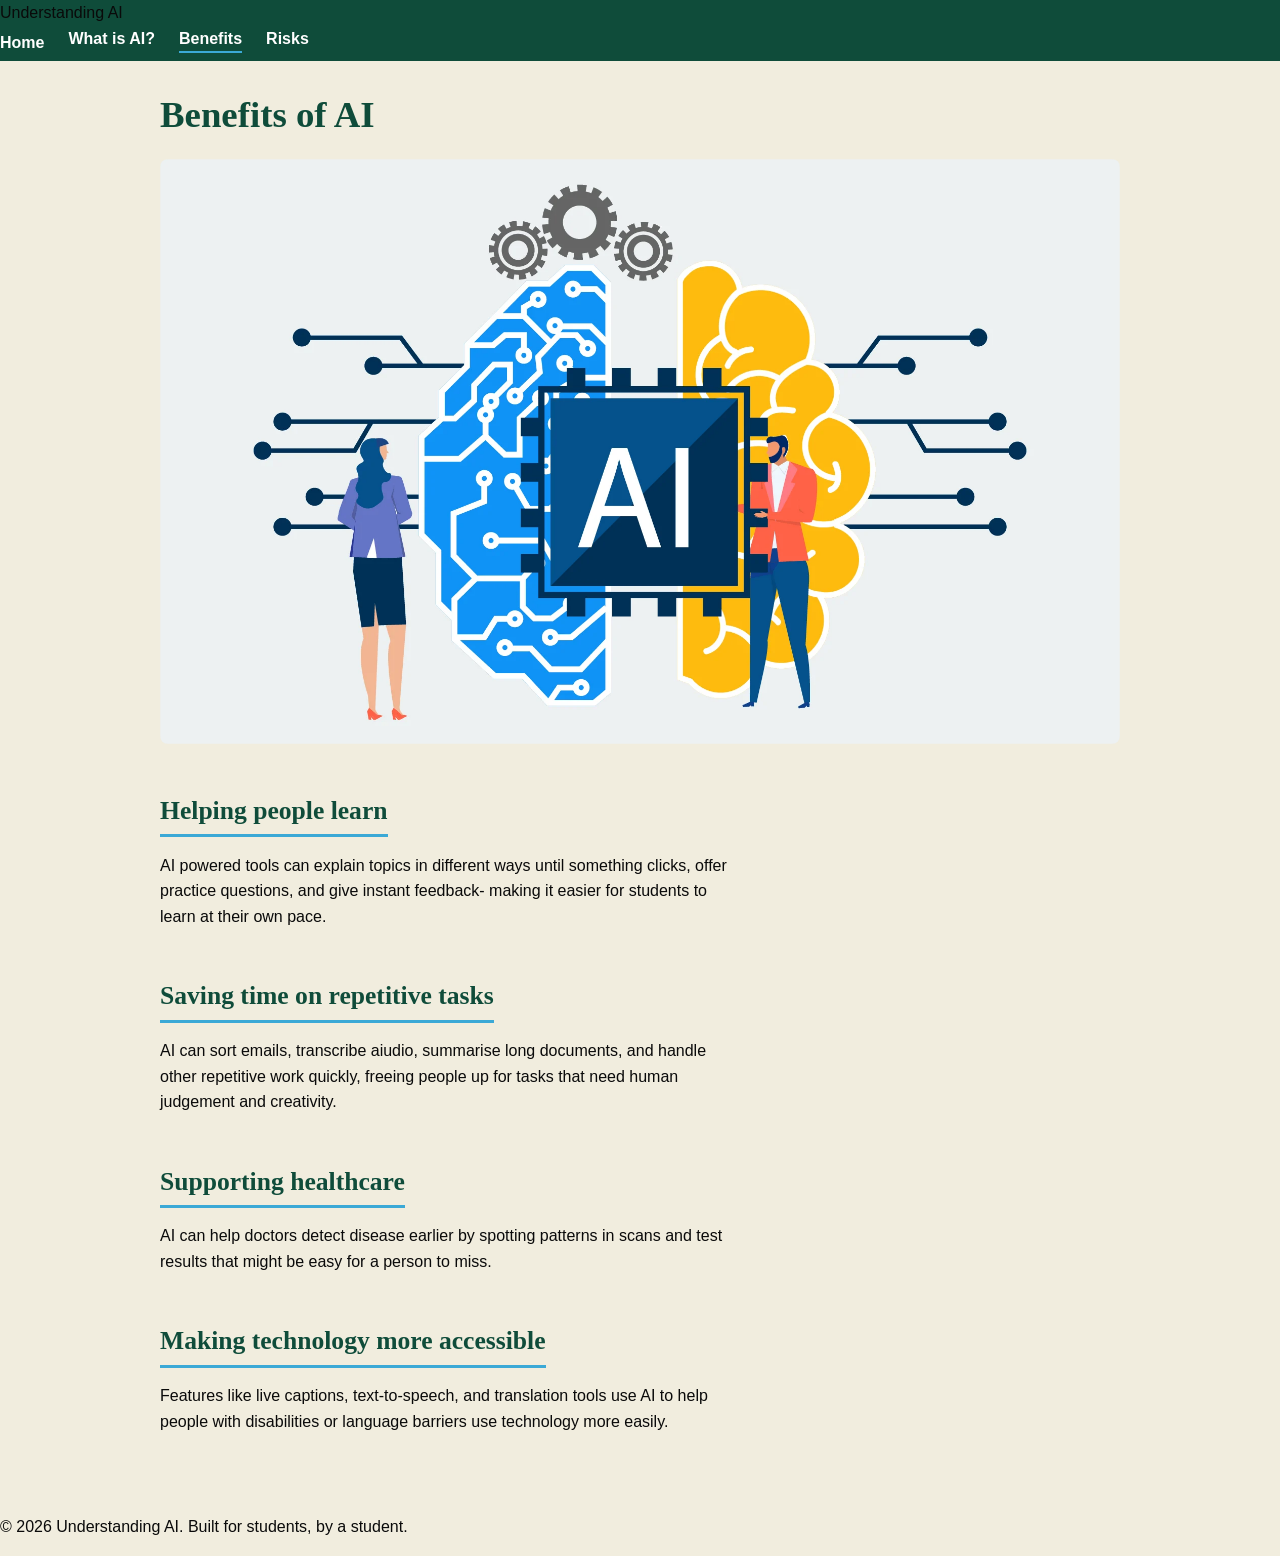
==== benefits.html @ ba1927da "Sprint 1 complete" ====
<!DOCTYPE html>
<html lang="en">
<head>
    <meta charset="UTF-8">
    <meta name="viewport" content="width=device-width, initial-scale=1.0">
    <title>Benefits of AI | Understanding AI</title>
    <link rel="stylesheet" href="style.css">
</head>
<body>
    
  <header class="site-header"
    <nav class="nav" aria-laber="Main navigation"
      <a href="index.html" class="nav__brand">Understanding AI</a>
      <ul class="nav__links"
        <li><a href="index.html">Home</a></li>
        <li><a href="what-is-ai.html">What is AI?</a></li>
        <li><a href="benefits.html" aria-current="page">Benefits</a></li>
        <li><a href="risks.html">Risks</a></li>
      </ul>
    </nav>
  </header>

  <main>
    <article> 
        <h1>Benefits of AI</h1>
        <img src="images/ai-diagram.png" alt="Illustration of a man and woman standing beside a chip labelled AI, representing people working alongside artificial intelligence">

        <section>
            <h2>Helping people learn</h2>
            <p>
                AI powered tools can explain topics in different ways until something clicks, offer practice questions, and give instant feedback- making it easier for students to learn at their own pace.</p>
        </section>

        <section>
            <h2>Saving time on repetitive tasks</h2>
            <p>
                AI can sort emails, transcribe aiudio, summarise long documents, and handle other repetitive work quickly, freeing people up for tasks that need human judgement and creativity.</p>
        </section>

        <section>
            <h2>Supporting healthcare</h2>
            <p>
                AI can help doctors detect disease earlier by spotting patterns in scans and test results that might be easy for a person to miss.</p>
        </section>

        <section>
            <h2>Making technology more accessible</h2>
            <p>
               Features like live captions, text-to-speech, and translation tools use AI to help people with disabilities or language barriers use technology more easily.</p>
        </section>
    </article>
  </main>

  <footer class="site footer">
    <p>&copy; 2026 Understanding AI. Built for students, by a student.</p>
  </footer>

</body>
</html>
---- style.css ----
/* =========================================
   1. DESIGN TOKENS — from approved moodboard
      (deep green / black / cream / sky blue)
   ========================================= */
:root {
  --color-bg: #F1EDDE;         /* warm cream — page background */
  --color-surface: #FFFFFF;    /* card/box background */
  --color-text: #0A0A0A;       /* near-black — body text */
  --color-primary: #0F4C3A;    /* deep green — nav, headings */
  --color-accent: #3BA9D6;     /* sky blue — buttons, highlights */
  --color-border: #D8D0B8;

  --font-heading: "Georgia", "Times New Roman", serif;
  --font-body: "Segoe UI", Arial, sans-serif;

  --radius: 8px;
  --max-width: 1000px;
}

/* =========================================
   2. RESET / BASE
   ========================================= */
* { box-sizing: border-box; margin: 0; padding: 0; }

body {
  font-family: var(--font-body);
  background: var(--color-bg);
  color: var(--color-text);
  line-height: 1.6;
  font-size: 16px;
}

/* Feedback #1: bolder, more prominent titles */
h1, h2, h3 {
  font-family: var(--font-heading);
  color: var(--color-primary);
  font-weight: 700;
  line-height: 1.2;
  margin-bottom: 0.6em;
}

h1 { font-size: 2.3rem; }

h2 {
  font-size: 1.6rem;
  margin-top: 1.4em;
  padding-bottom: 0.3em;
  border-bottom: 3px solid var(--color-accent); /* bold underline highlight */
  display: inline-block;
}

h3 { font-size: 1.2rem; }

p  { margin-bottom: 1em; max-width: 65ch; }

a { color: var(--color-primary); }
a:focus, button:focus { outline: 3px solid var(--color-accent); outline-offset: 2px; }

/* Images always scale to fit their container, never overflow */
img {
  max-width: 100%;
  height: auto;
  display: block;
  border-radius: var(--radius);
  margin: 1rem 0;
}

/* =========================================
   3. NAVIGATION — identical on every page
   ========================================= */
.site-header {
  background: var(--color-primary);
}

.nav {
  max-width: var(--max-width);
  margin: 0 auto;
  display: flex;
  align-items: center;
  justify-content: space-between;
  padding: 1rem 1.25rem;
}

.nav__brand {
  color: #fff;
  font-family: var(--font-heading);
  font-weight: 700;
  font-size: 1.25rem;
  text-decoration: none;
}

.nav__links {
  list-style: none;
  display: flex;
  gap: 1.5rem;
  flex-wrap: wrap;
}

.nav__links a {
  color: #fff;
  text-decoration: none;
  font-weight: 600;
  padding: 0.25rem 0;
  border-bottom: 2px solid transparent;
}

.nav__links a:hover,
.nav__links a[aria-current="page"] {
  border-bottom-color: var(--color-accent);
}

/* =========================================
   4. LAYOUT
   ========================================= */
main {
  max-width: var(--max-width);
  margin: 0 auto;
  padding: 2rem 1.25rem 4rem;
}

.hero {
  background: var(--color-surface);
  border: 1px solid var(--color-border);
  border-radius: var(--radius);
  padding: 2.5rem 1.5rem;
  margin-bottom: 2rem;
  text-align: center;
}

.hero__actions {
  display: flex;
  gap: 1rem;
  justify-content: center;
  flex-wrap: wrap;
  margin-top: 1rem;
}

/* STATS BAR */
.stats {
  display: flex;
  justify-content: center;
  gap: 3rem;
  flex-wrap: wrap;
  margin-top: 3rem;
  padding: 2rem 1rem;
  border-top: 1px solid var(--color-border);
  text-align: center;
}

.stat__number {
  display: block;
  font-family: var(--font-heading);
  font-size: 1.8rem;
  font-weight: 700;
  color: var(--color-primary);
}

.stat__label {
  display: block;
  font-size: 0.9rem;
  color: #445048;
}

/* Feedback #2: middle box wasn't centred.
   Switched to flexbox with justify-content: center
   so the row always stays centred, even if cards
   don't perfectly fill the row width. */
.card-grid {
  display: flex;
  flex-wrap: wrap;
  justify-content: center;
  gap: 1.25rem;
}

.card {
  background: var(--color-surface);
  border: 1px solid var(--color-border);
  border-radius: var(--radius);
  padding: 1.5rem;
  flex: 1 1 280px;   /* grow/shrink but don't go below 280px */
  max-width: 320px;
}

.card__icon {
  width: 48px;
  height: 48px;
  border-radius: 50%;
  background: var(--color-bg);
  border: 2px solid var(--color-accent);
  display: flex;
  align-items: center;
  justify-content: center;
  margin-bottom: 0.75rem;
  font-size: 1.4rem;
}

/* =========================================
   5. BUTTONS — same everywhere (Consistency)
   ========================================= */
.btn {
  display: inline-block;
  background: var(--color-accent);
  color: #fff;
  font-weight: 700;
  text-decoration: none;
  padding: 0.7rem 1.4rem;
  border: none;
  border-radius: var(--radius);
  cursor: pointer;
}

.btn:hover { opacity: 0.9; }

.btn--outline {
  background: transparent;
  border: 2px solid var(--color-primary);
  color: var(--color-primary);
}

/* =========================================
   6. FOOTER
   ========================================= */
.site-footer {
  border-top: 1px solid var(--color-border);
  text-align: center;
  padding: 1.5rem;
  font-size: 0.9rem;
  color: #445048;
}

/* =========================================
   7. RESPONSIVE DESIGN
   ========================================= */
@media (max-width: 768px) {
  .card { flex: 1 1 45%; }
}

@media (max-width: 480px) {
  .nav { flex-direction: column; gap: 0.75rem; align-items: flex-start; }
  .card { flex: 1 1 100%; max-width: 100%; }
  h1 { font-size: 1.7rem; }
}
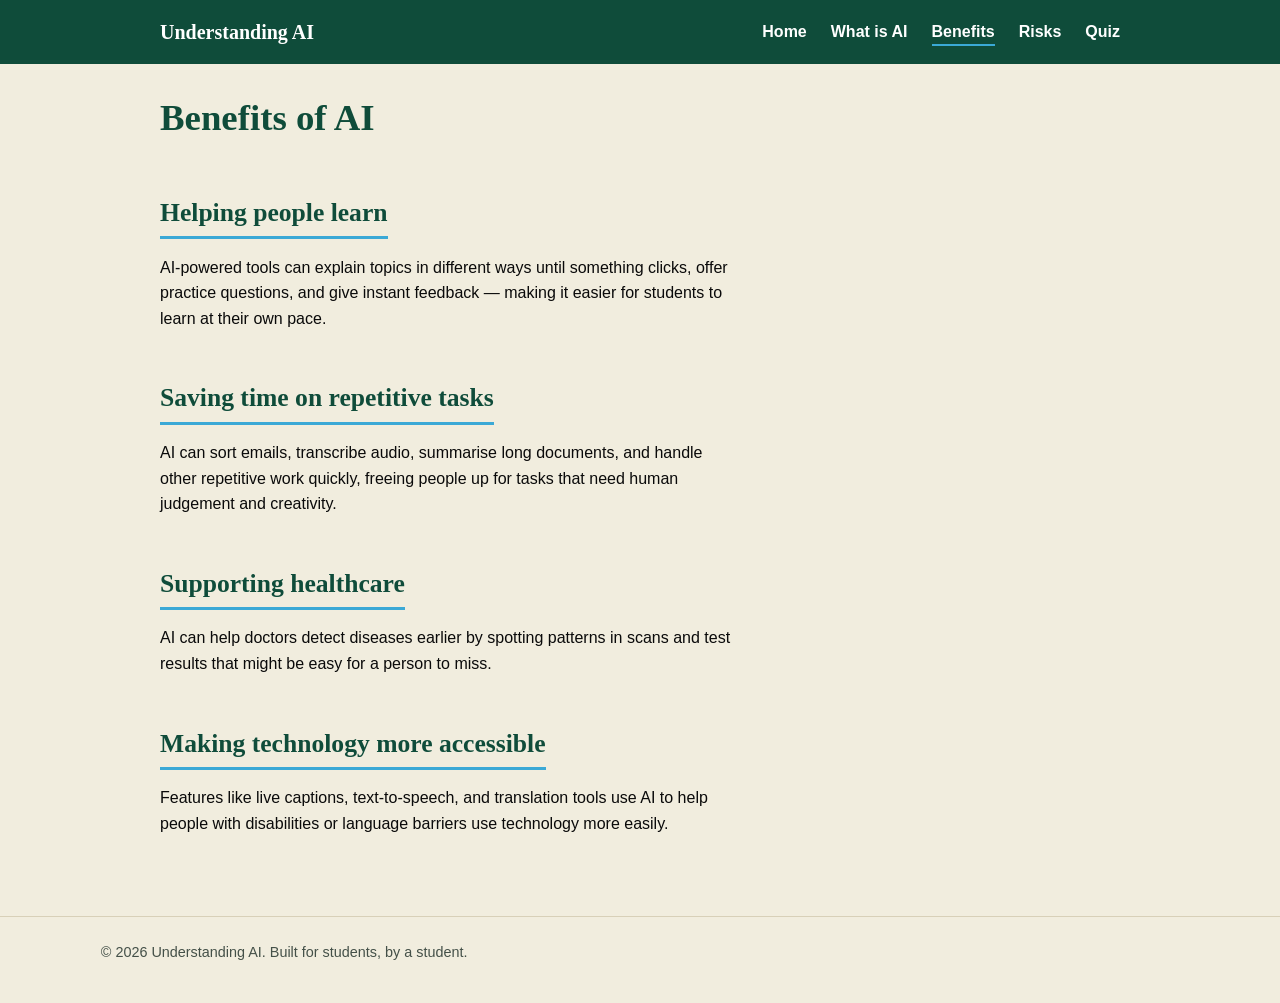
==== commit ba268e1d: "Sprint 2: fixed header bugs, hero centring, added working quiz page" ====
--- a/benefits.html
+++ b/benefits.html
@@ -1,57 +1,60 @@
 <!DOCTYPE html>
 <html lang="en">
 <head>
-    <meta charset="UTF-8">
-    <meta name="viewport" content="width=device-width, initial-scale=1.0">
-    <title>Benefits of AI | Understanding AI</title>
-    <link rel="stylesheet" href="style.css">
+  <meta charset="UTF-8">
+  <meta name="viewport" content="width=device-width, initial-scale=1.0">
+  <title>Benefits of AI | Understanding AI</title>
+  <link rel="stylesheet" href="style.css">
 </head>
 <body>
-    
-  <header class="site-header"
-    <nav class="nav" aria-laber="Main navigation"
+
+  <header class="site-header">
+    <nav class="nav" aria-label="Main navigation">
       <a href="index.html" class="nav__brand">Understanding AI</a>
-      <ul class="nav__links"
+      <ul class="nav__links">
         <li><a href="index.html">Home</a></li>
-        <li><a href="what-is-ai.html">What is AI?</a></li>
+        <li><a href="what-is-ai.html">What is AI</a></li>
         <li><a href="benefits.html" aria-current="page">Benefits</a></li>
         <li><a href="risks.html">Risks</a></li>
+        <li><a href="quiz.html">Quiz</a></li>
       </ul>
     </nav>
   </header>
 
   <main>
-    <article> 
-        <h1>Benefits of AI</h1>
-        <img src="images/ai-diagram.png" alt="Illustration of a man and woman standing beside a chip labelled AI, representing people working alongside artificial intelligence">
+    <article>
+      <h1>Benefits of AI</h1>
 
-        <section>
-            <h2>Helping people learn</h2>
-            <p>
-                AI powered tools can explain topics in different ways until something clicks, offer practice questions, and give instant feedback- making it easier for students to learn at their own pace.</p>
-        </section>
+      <section>
+        <h2>Helping people learn</h2>
+        <p>AI-powered tools can explain topics in different ways until something
+          clicks, offer practice questions, and give instant feedback — making it
+          easier for students to learn at their own pace.</p>
+      </section>
 
-        <section>
-            <h2>Saving time on repetitive tasks</h2>
-            <p>
-                AI can sort emails, transcribe aiudio, summarise long documents, and handle other repetitive work quickly, freeing people up for tasks that need human judgement and creativity.</p>
-        </section>
+      <section>
+        <h2>Saving time on repetitive tasks</h2>
+        <p>AI can sort emails, transcribe audio, summarise long documents, and
+          handle other repetitive work quickly, freeing people up for tasks that
+          need human judgement and creativity.</p>
+      </section>
 
-        <section>
-            <h2>Supporting healthcare</h2>
-            <p>
-                AI can help doctors detect disease earlier by spotting patterns in scans and test results that might be easy for a person to miss.</p>
-        </section>
+      <section>
+        <h2>Supporting healthcare</h2>
+        <p>AI can help doctors detect diseases earlier by spotting patterns in
+          scans and test results that might be easy for a person to miss.</p>
+      </section>
 
-        <section>
-            <h2>Making technology more accessible</h2>
-            <p>
-               Features like live captions, text-to-speech, and translation tools use AI to help people with disabilities or language barriers use technology more easily.</p>
-        </section>
+      <section>
+        <h2>Making technology more accessible</h2>
+        <p>Features like live captions, text-to-speech, and translation tools use
+          AI to help people with disabilities or language barriers use technology
+          more easily.</p>
+      </section>
     </article>
   </main>
 
-  <footer class="site footer">
+  <footer class="site-footer">
     <p>&copy; 2026 Understanding AI. Built for students, by a student.</p>
   </footer>
 
--- a/style.css
+++ b/style.css
@@ -125,6 +125,14 @@
   padding: 2.5rem 1.5rem;
   margin-bottom: 2rem;
   text-align: center;
+  display: flex;
+  flex-direction: column;
+  align-items: center;
+}
+
+.hero p {
+  margin-left: auto;
+  margin-right: auto;
 }
 
 .hero__actions {
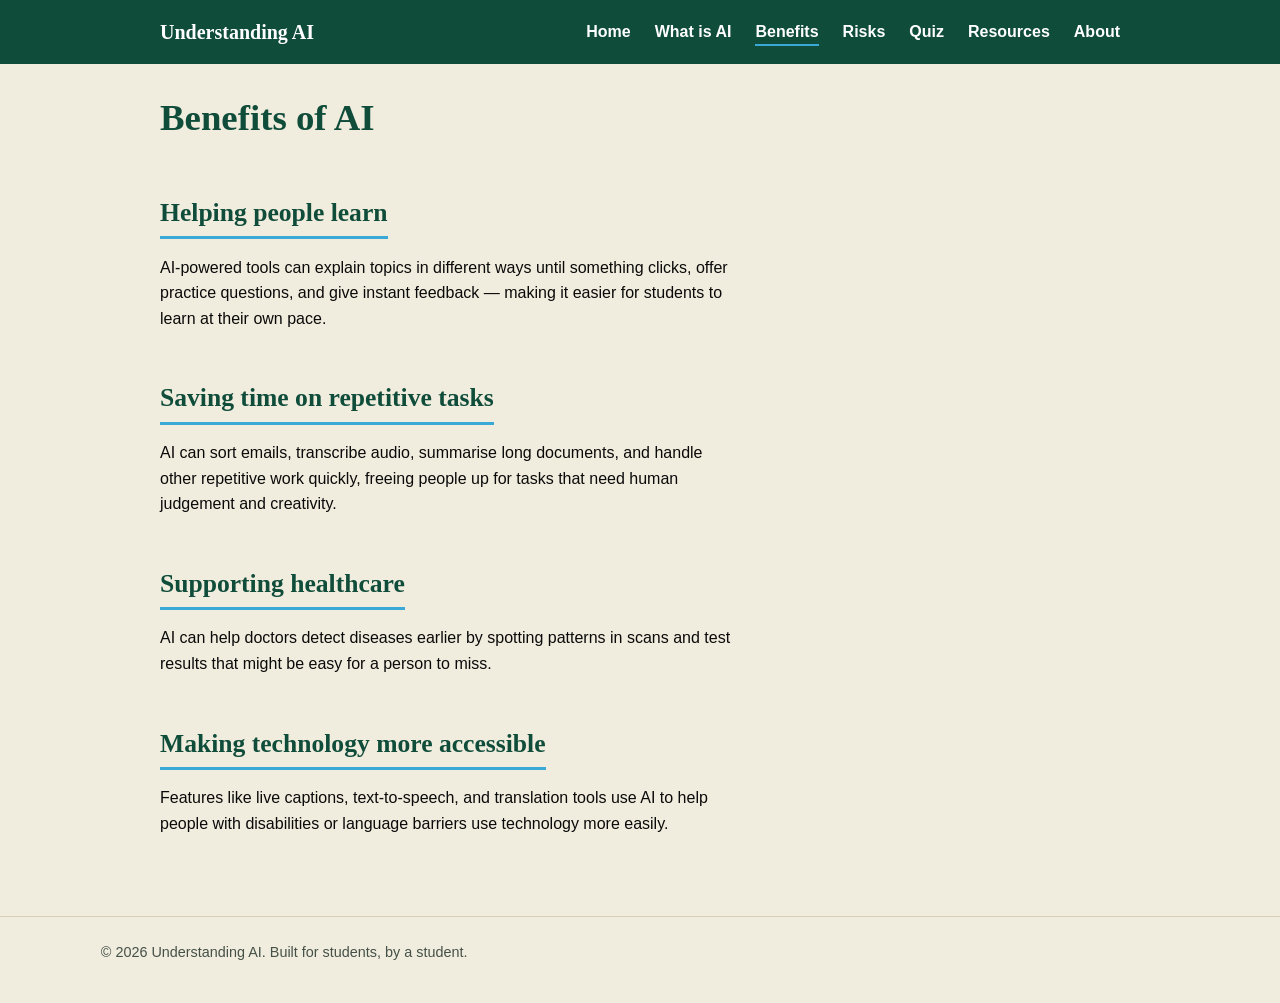
==== commit 88d73668: "Sprint 2: added Resources and About page, fixed nav across all pages" ====
--- a/benefits.html
+++ b/benefits.html
@@ -17,6 +17,8 @@
         <li><a href="benefits.html" aria-current="page">Benefits</a></li>
         <li><a href="risks.html">Risks</a></li>
         <li><a href="quiz.html">Quiz</a></li>
+        <li><a href="resources.html">Resources</a></li>
+        <li><a href="about.html">About</a></li>
       </ul>
     </nav>
   </header>
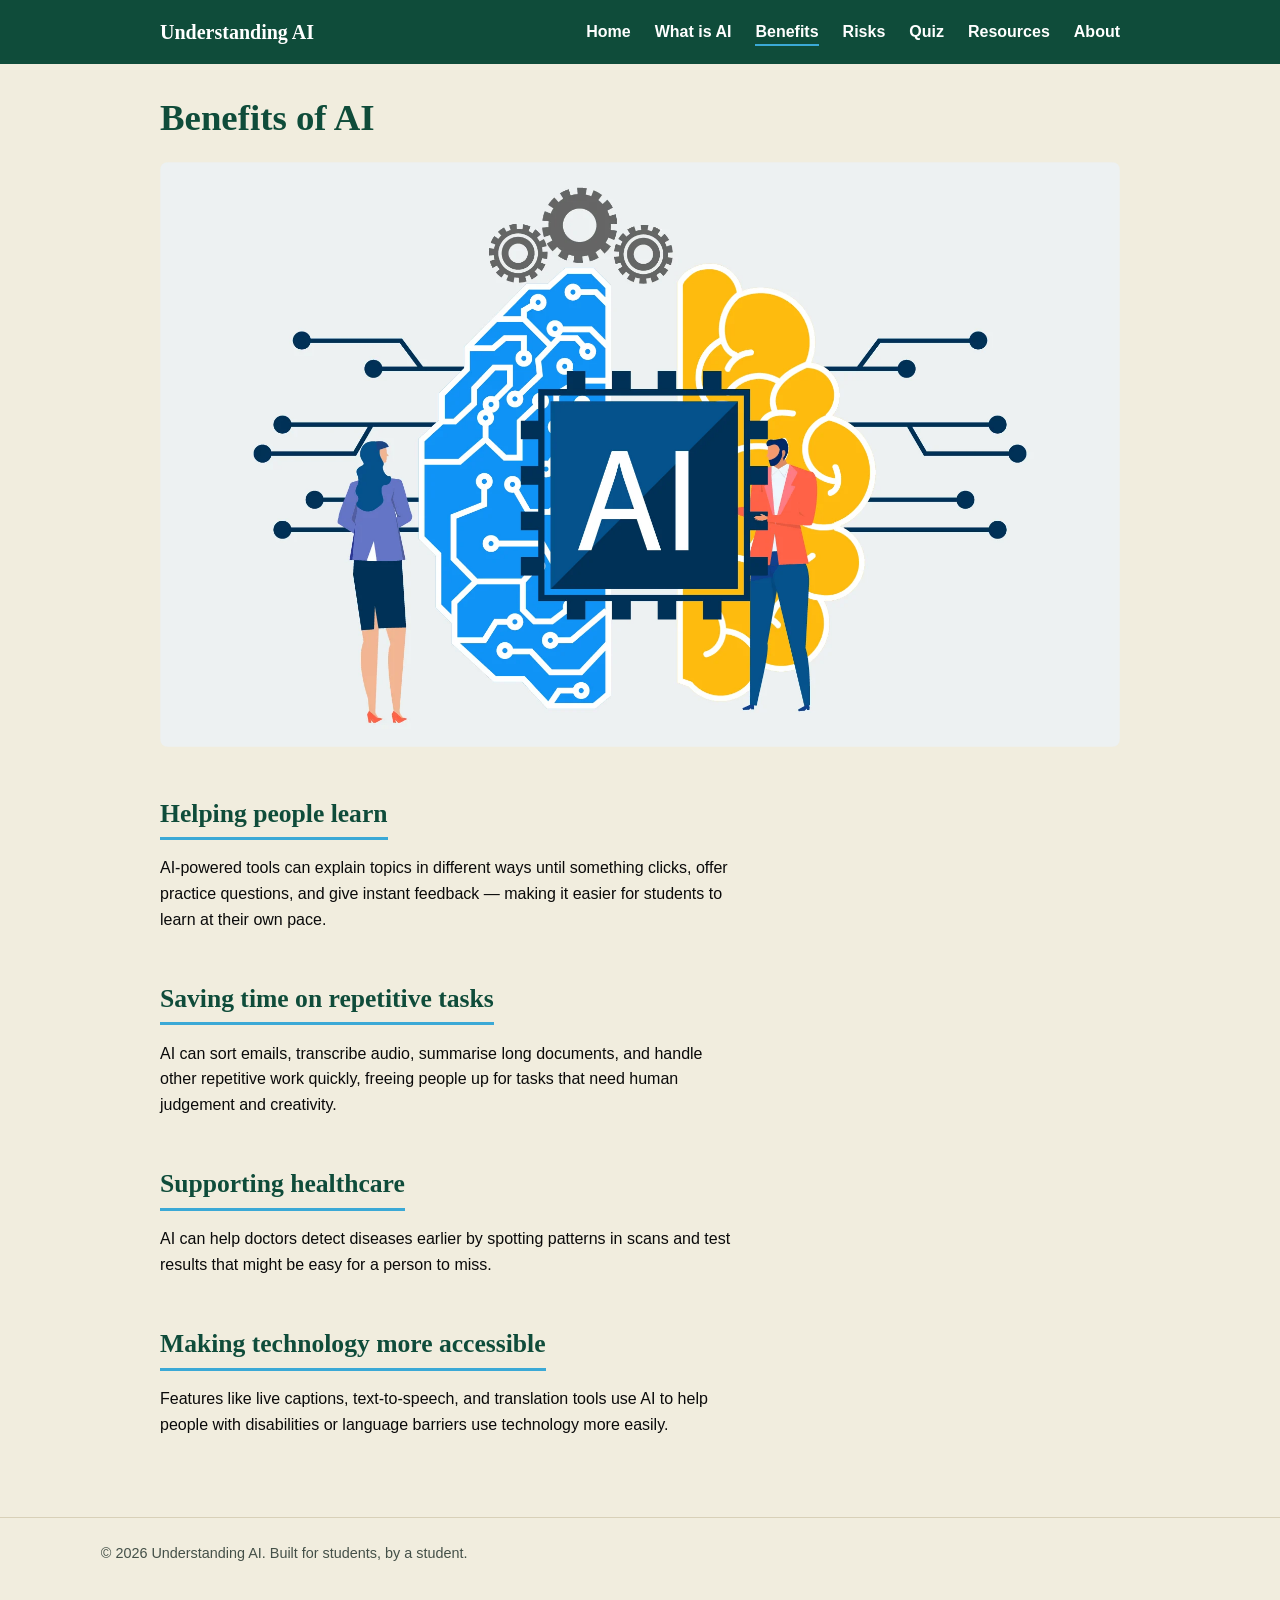
==== commit a460d5b0: "Sprint 2: restored missing images on Benefits and Risks pages" ====
--- a/benefits.html
+++ b/benefits.html
@@ -26,6 +26,7 @@
   <main>
     <article>
       <h1>Benefits of AI</h1>
+      <img src="images/ai-diagram.png" alt="Illustration of a man and woman standing beside a chip labelled AI, representing people working alongside artificial intelligence">
 
       <section>
         <h2>Helping people learn</h2>
--- a/style.css
+++ b/style.css
@@ -245,6 +245,7 @@
 
 @media (max-width: 480px) {
   .nav { flex-direction: column; gap: 0.75rem; align-items: flex-start; }
+  .nav__links { flex-direction: column; gap: 0.6rem; width: 100%; }
   .card { flex: 1 1 100%; max-width: 100%; }
   h1 { font-size: 1.7rem; }
 }
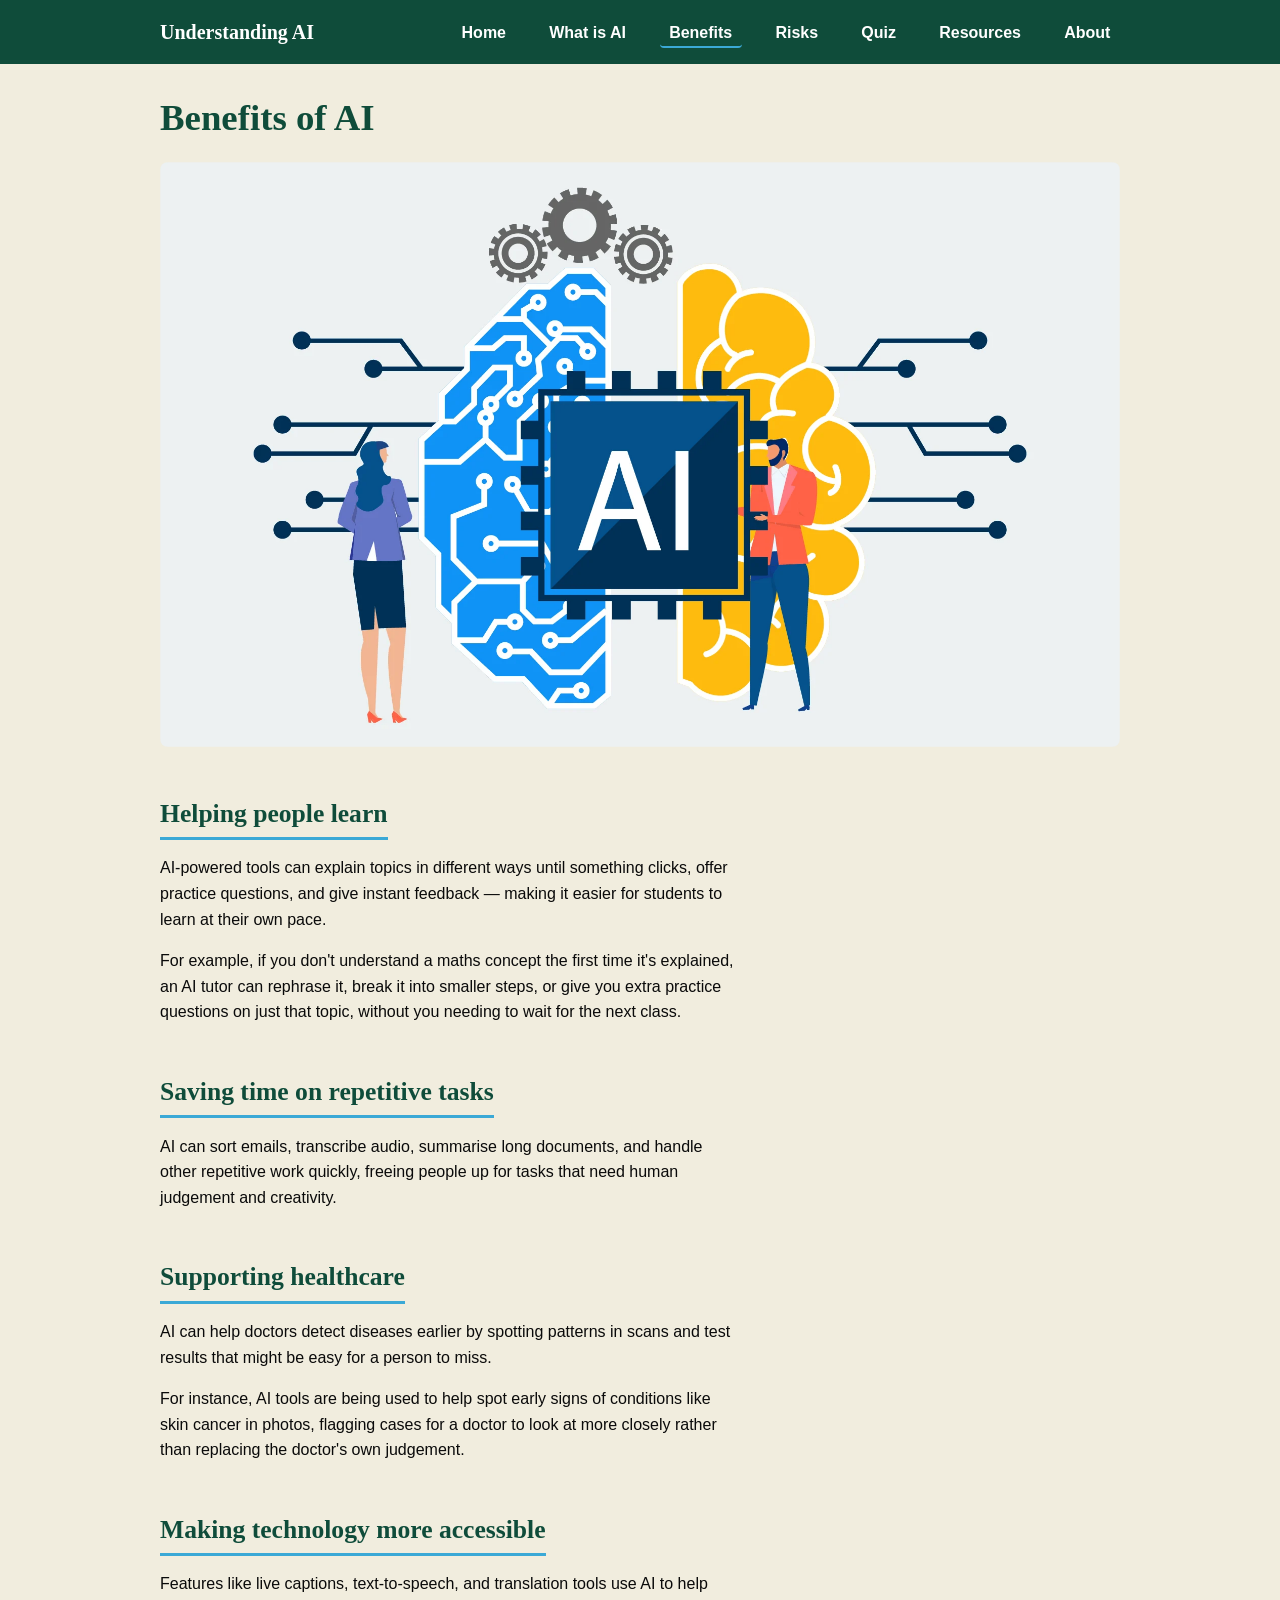
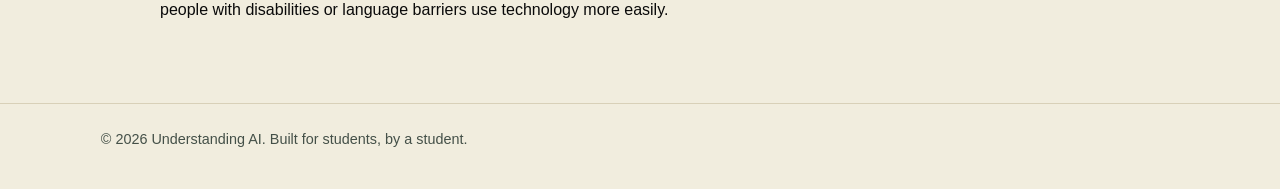
==== commit cc5f76cd: "Sprint 3:added nav hover effect, consistent SVG icons, expanded content depth on Benefits/Risks, qui" ====
--- a/benefits.html
+++ b/benefits.html
@@ -33,6 +33,10 @@
         <p>AI-powered tools can explain topics in different ways until something
           clicks, offer practice questions, and give instant feedback — making it
           easier for students to learn at their own pace.</p>
+        <p>For example, if you don't understand a maths concept the first time it's
+          explained, an AI tutor can rephrase it, break it into smaller steps, or give
+          you extra practice questions on just that topic, without you needing to wait
+          for the next class.</p>
       </section>
 
       <section>
@@ -46,6 +50,9 @@
         <h2>Supporting healthcare</h2>
         <p>AI can help doctors detect diseases earlier by spotting patterns in
           scans and test results that might be easy for a person to miss.</p>
+        <p>For instance, AI tools are being used to help spot early signs of
+          conditions like skin cancer in photos, flagging cases for a doctor to
+          look at more closely rather than replacing the doctor's own judgement.</p>
       </section>
 
       <section>
--- a/style.css
+++ b/style.css
@@ -100,11 +100,17 @@
   color: #fff;
   text-decoration: none;
   font-weight: 600;
-  padding: 0.25rem 0;
+  padding: 0.35rem 0.6rem;
   border-bottom: 2px solid transparent;
-}
-
-.nav__links a:hover,
+  border-radius: 4px;
+  transition: background-color 0.2s ease, border-color 0.2s ease;
+}
+
+.nav__links a:hover {
+  background-color: rgba(255, 255, 255, 0.12);
+  border-bottom-color: var(--color-accent);
+}
+
 .nav__links a[aria-current="page"] {
   border-bottom-color: var(--color-accent);
 }
@@ -199,7 +205,12 @@
   align-items: center;
   justify-content: center;
   margin-bottom: 0.75rem;
-  font-size: 1.4rem;
+}
+
+.card__icon svg {
+  width: 24px;
+  height: 24px;
+  stroke: var(--color-primary);
 }
 
 /* =========================================
